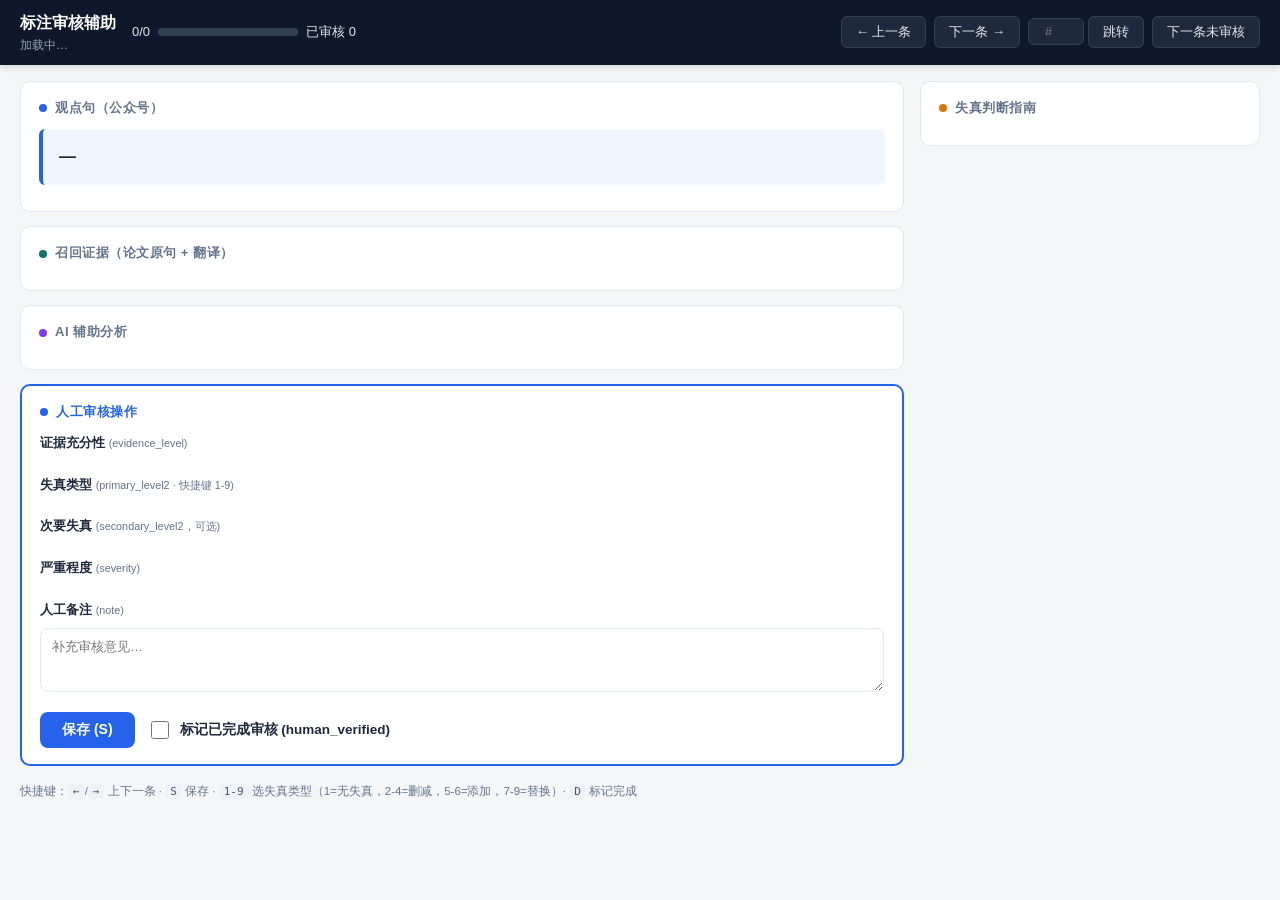
==== scripts/review_ui/index.html @ 738dc1eb "feat: retrieval sufficiency loop, P001 v2 drafts, and review frontend - arag-main: LLM sufficiency c" ====
<!DOCTYPE html>
<html lang="zh-CN">
<head>
<meta charset="UTF-8">
<meta name="viewport" content="width=device-width, initial-scale=1.0">
<title>标注审核辅助</title>
<style>
  :root {
    --bg: #f4f6f8;
    --card: #ffffff;
    --border: #e2e8f0;
    --text: #1e293b;
    --muted: #64748b;
    --primary: #2563eb;
    --primary-bg: #eff6ff;
    --good: #059669;
    --warn: #d97706;
    --danger: #dc2626;
    --omission: #ea580c;
    --omission-bg: #fff7ed;
    --addition: #059669;
    --addition-bg: #ecfdf5;
    --substitution: #7c3aed;
    --substitution-bg: #f5f3ff;
    --nodist: #64748b;
    --nodist-bg: #f1f5f9;
    --radius: 10px;
  }
  * { box-sizing: border-box; }
  body {
    margin: 0;
    font-family: -apple-system, "Segoe UI", "Microsoft YaHei", Roboto, sans-serif;
    background: var(--bg);
    color: var(--text);
    font-size: 14px;
    line-height: 1.6;
  }

  /* ---------- 顶部导航 ---------- */
  .topbar {
    position: sticky; top: 0; z-index: 100;
    background: #0f172a; color: #e2e8f0;
    padding: 10px 20px;
    display: flex; align-items: center; gap: 16px;
    flex-wrap: wrap;
    box-shadow: 0 2px 8px rgba(0,0,0,.15);
  }
  .topbar .title { font-size: 16px; font-weight: 600; color: #fff; }
  .topbar .subtitle { color: #94a3b8; font-size: 12px; }
  .progress { display: flex; align-items: center; gap: 8px; font-size: 13px; }
  .progress .bar { width: 140px; height: 8px; background: #334155; border-radius: 4px; overflow: hidden; }
  .progress .bar > i { display: block; height: 100%; background: #38bdf8; transition: width .2s; }
  .nav {
    margin-left: auto; display: flex; align-items: center; gap: 8px;
  }
  .nav button {
    background: #1e293b; color: #e2e8f0; border: 1px solid #334155;
    padding: 6px 14px; border-radius: 6px; cursor: pointer; font-size: 13px;
  }
  .nav button:hover { background: #334155; }
  .nav button:disabled { opacity: .4; cursor: not-allowed; }
  .nav .jump input {
    width: 56px; padding: 5px 8px; border-radius: 6px; border: 1px solid #334155;
    background: #1e293b; color: #fff; text-align: center; font-size: 13px;
  }
  .badge {
    display: inline-block; padding: 2px 9px; border-radius: 999px; font-size: 12px; font-weight: 600;
  }
  .badge.done { background: #065f46; color: #d1fae5; }
  .badge.todo { background: #7c2d12; color: #fed7aa; }

  /* ---------- 布局 ---------- */
  .layout { display: grid; grid-template-columns: 1fr 340px; gap: 16px; padding: 16px 20px; max-width: 1500px; margin: 0 auto; }
  @media (max-width: 1000px) { .layout { grid-template-columns: 1fr; } }

  .card {
    background: var(--card); border: 1px solid var(--border); border-radius: var(--radius);
    padding: 16px 18px; margin-bottom: 14px;
  }
  .card-title {
    font-size: 13px; font-weight: 700; color: var(--muted); text-transform: uppercase;
    letter-spacing: .04em; margin: 0 0 10px; display: flex; align-items: center; gap: 8px;
  }
  .card-title .dot { width: 8px; height: 8px; border-radius: 50%; background: var(--primary); }

  /* ---------- 观点句 ---------- */
  .claim-text {
    font-size: 17px; font-weight: 600; line-height: 1.7;
    background: var(--primary-bg); border-left: 4px solid var(--primary);
    padding: 14px 16px; border-radius: 6px;
  }
  .claim-meta { margin-top: 10px; font-size: 12px; color: var(--muted); }

  /* ---------- 证据句 ---------- */
  .ev-item { display: flex; gap: 12px; padding: 10px 12px; border-bottom: 1px solid #f1f5f9; }
  .ev-item:last-child { border-bottom: none; }
  .ev-item.top5 { background: #f8fafc; }
  .ev-rank {
    flex: 0 0 44px; height: 44px; display: flex; align-items: center; justify-content: center;
    background: #e2e8f0; color: #475569; border-radius: 8px; font-weight: 700; font-size: 15px;
  }
  .ev-item.top5 .ev-rank { background: var(--primary); color: #fff; }
  .ev-body { flex: 1; min-width: 0; }
  .ev-en { font-size: 13.5px; color: #334155; }
  .ev-zh { font-size: 13.5px; color: #0f766e; margin-top: 2px; }
  .ev-sid { flex: 0 0 auto; font-size: 11px; color: #94a3b8; font-variant-numeric: tabular-nums; padding-top: 2px; }
  .gold-hit { color: var(--good); font-weight: 700; }

  /* ---------- AI 分析 ---------- */
  .ai-grid { display: grid; grid-template-columns: 1fr 1fr; gap: 12px; }
  @media (max-width: 760px) { .ai-grid { grid-template-columns: 1fr; } }
  .ai-block { border: 1px solid #f1f5f9; border-radius: 8px; padding: 10px 12px; background: #fafbfc; }
  .ai-block .k { font-size: 12px; color: var(--muted); font-weight: 700; margin-bottom: 4px; }
  .ai-block .v { font-size: 13px; white-space: pre-wrap; word-break: break-word; }
  .ai-verdict { display: flex; flex-wrap: wrap; gap: 8px; margin-bottom: 10px; }
  .chip {
    display: inline-flex; align-items: center; gap: 5px; padding: 3px 10px; border-radius: 6px;
    font-size: 12.5px; font-weight: 600; border: 1px solid transparent;
  }
  .chip.el-With { background: #ecfdf5; color: #065f46; border-color: #a7f3d0; }
  .chip.el-Weak { background: #fffbeb; color: #92400e; border-color: #fde68a; }
  .chip.el-No { background: #fef2f2; color: #991b1b; border-color: #fecaca; }
  .chip.conf-high { background: #ecfdf5; color: #065f46; }
  .chip.conf-medium { background: #fffbeb; color: #92400e; }
  .chip.conf-low { background: #fef2f2; color: #991b1b; }
  .chip.review { background: #fff1f2; color: #be123c; }
  .chip.hint { background: #f5f3ff; color: #5b21b6; }

  .kdf { border-left: 3px solid var(--substitution); padding: 6px 10px; margin: 6px 0; background: #faf5ff; border-radius: 4px; }
  .kdf .t { font-size: 12px; font-weight: 700; color: #5b21b6; }
  .kdf .row { font-size: 12.5px; margin-top: 3px; }
  .kdf .lab { color: var(--muted); }

  /* ---------- 人工操作区 ---------- */
  .op-section { border: 2px solid var(--primary); border-radius: var(--radius); padding: 16px 18px; background: #fff; }
  .op-section .card-title { color: var(--primary); }
  .op-group { margin-bottom: 14px; }
  .op-label { font-size: 13px; font-weight: 700; margin-bottom: 7px; }
  .op-label small { color: var(--muted); font-weight: 400; }
  .label-row { display: flex; flex-wrap: wrap; gap: 7px; }
  .label-btn {
    padding: 7px 13px; border-radius: 8px; border: 1.5px solid var(--border);
    background: #fff; cursor: pointer; font-size: 13px; font-weight: 600; color: var(--text);
    transition: all .12s;
  }
  .label-btn:hover { border-color: var(--primary); }
  .label-btn.on { box-shadow: 0 0 0 2px currentColor inset; }
  .label-btn.nodist { color: var(--nodist); }
  .label-btn.nodist.on { background: var(--nodist-bg); border-color: var(--nodist); }
  .label-btn.lv-omission { color: var(--omission); }
  .label-btn.lv-omission.on { background: var(--omission-bg); border-color: var(--omission); }
  .label-btn.lv-addition { color: var(--addition); }
  .label-btn.lv-addition.on { background: var(--addition-bg); border-color: var(--addition); }
  .label-btn.lv-substitution { color: var(--substitution); }
  .label-btn.lv-substitution.on { background: var(--substitution-bg); border-color: var(--substitution); }

  .severity-row { display: flex; gap: 7px; flex-wrap: wrap; }
  .sev-btn {
    padding: 6px 15px; border-radius: 8px; border: 1.5px solid var(--border);
    background: #fff; cursor: pointer; font-size: 13px; font-weight: 600;
  }
  .sev-btn.on.sev-none { background: var(--nodist-bg); border-color: var(--nodist); }
  .sev-btn.on.sev-mild { background: #ecfdf5; border-color: var(--good); color: #065f46; }
  .sev-btn.on.sev-moderate { background: #fffbeb; border-color: var(--warn); color: #92400e; }
  .sev-btn.on.sev-severe { background: #fef2f2; border-color: var(--danger); color: #991b1b; }

  .note-area { width: 100%; min-height: 64px; border: 1.5px solid var(--border); border-radius: 8px; padding: 9px 11px; font-size: 13px; font-family: inherit; resize: vertical; }
  .note-area:focus { outline: none; border-color: var(--primary); }

  .op-actions { display: flex; align-items: center; gap: 12px; flex-wrap: wrap; }
  .btn-primary {
    background: var(--primary); color: #fff; border: none; padding: 9px 22px;
    border-radius: 8px; font-size: 14px; font-weight: 600; cursor: pointer;
  }
  .btn-primary:hover { background: #1d4ed8; }
  .btn-ghost {
    background: #fff; color: var(--text); border: 1.5px solid var(--border);
    padding: 8px 16px; border-radius: 8px; font-size: 13px; cursor: pointer;
  }
  .btn-ghost:hover { border-color: var(--primary); }
  .done-toggle { display: flex; align-items: center; gap: 8px; cursor: pointer; user-select: none; font-size: 13.5px; font-weight: 600; }
  .done-toggle input { width: 18px; height: 18px; cursor: pointer; accent-color: var(--good); }
  .save-status { font-size: 12.5px; color: var(--muted); }
  .save-status.ok { color: var(--good); }

  /* ---------- 右侧失真指南 ---------- */
  .side-col { position: sticky; top: 64px; align-self: start; max-height: calc(100vh - 80px); overflow-y: auto; }
  .guide-group { margin-bottom: 8px; }
  .guide-group-head {
    font-size: 12px; font-weight: 800; letter-spacing: .03em; padding: 4px 8px; border-radius: 5px; margin-bottom: 5px;
  }
  .guide-group-head.omission { background: var(--omission-bg); color: var(--omission); }
  .guide-group-head.addition { background: var(--addition-bg); color: var(--addition); }
  .guide-group-head.substitution { background: var(--substitution-bg); color: var(--substitution); }
  .guide-group-head.none { background: var(--nodist-bg); color: var(--nodist); }
  .guide-item {
    border: 1px solid #eef2f7; border-radius: 7px; padding: 7px 9px; margin-bottom: 5px; cursor: pointer;
    background: #fff; transition: border-color .12s;
  }
  .guide-item:hover { border-color: #cbd5e1; }
  .guide-item.sel { border-width: 2px; }
  .guide-item.sel.omission { border-color: var(--omission); }
  .guide-item.sel.addition { border-color: var(--addition); }
  .guide-item.sel.substitution { border-color: var(--substitution); }
  .guide-item.sel.none { border-color: var(--nodist); }
  .guide-item .g-head { display: flex; align-items: center; gap: 6px; }
  .guide-item .g-zh { font-size: 13px; font-weight: 700; }
  .guide-item .g-en { font-size: 11px; color: var(--muted); }
  .guide-item .g-slug { font-size: 10px; color: #cbd5e1; font-family: monospace; }
  .guide-item .g-def { font-size: 12px; color: #475569; margin-top: 5px; display: none; white-space: pre-wrap; }
  .guide-item.open .g-def { display: block; }
  .guide-item .g-hint { font-size: 10.5px; color: #94a3b8; margin-top: 2px; }

  .kbd { font-family: ui-monospace, monospace; font-size: 11px; background: #eef2f7; padding: 1px 5px; border-radius: 4px; color: #475569; }
  .footer-hint { font-size: 11.5px; color: var(--muted); padding: 0 20px 20px; max-width: 1500px; margin: 0 auto; }
</style>
</head>
<body>

<header class="topbar">
  <div>
    <div class="title">标注审核辅助</div>
    <div class="subtitle" id="subtitle">加载中…</div>
  </div>
  <div class="progress">
    <span id="posText">0/0</span>
    <span class="bar"><i id="barFill" style="width:0%"></i></span>
    <span id="doneText">已审核 0</span>
  </div>
  <div class="nav">
    <button id="prevBtn" title="上一页 (←)">← 上一条</button>
    <button id="nextBtn" title="下一页 (→)">下一条 →</button>
    <span class="jump">
      <input id="jumpInput" type="number" min="1" placeholder="#">
      <button id="jumpBtn">跳转</button>
    </span>
    <button id="nextTodoBtn" title="跳到下一条未审核">下一条未审核</button>
  </div>
</header>

<div class="layout">
  <!-- 左栏：主内容 -->
  <div class="main-col">

    <!-- 观点句 -->
    <div class="card">
      <div class="card-title"><span class="dot"></span>观点句（公众号）</div>
      <div class="claim-text" id="claimText">—</div>
      <div class="claim-meta" id="claimMeta"></div>
    </div>

    <!-- 召回证据 -->
    <div class="card">
      <div class="card-title"><span class="dot" style="background:#0f766e"></span>召回证据（论文原句 + 翻译）</div>
      <div id="evList"></div>
    </div>

    <!-- AI 辅助分析 -->
    <div class="card">
      <div class="card-title"><span class="dot" style="background:#7c3aed"></span>AI 辅助分析</div>
      <div id="aiContent"></div>
    </div>

    <!-- 人工操作 -->
    <div class="op-section">
      <div class="card-title"><span class="dot"></span>人工审核操作</div>

      <div class="op-group">
        <div class="op-label">证据充分性 <small>(evidence_level)</small></div>
        <div class="label-row" id="elRow"></div>
      </div>

      <div class="op-group">
        <div class="op-label">失真类型 <small>(primary_level2 · 快捷键 1-9)</small></div>
        <div class="label-row" id="primaryRow"></div>
      </div>

      <div class="op-group">
        <div class="op-label">次要失真 <small>(secondary_level2，可选)</small></div>
        <div class="label-row" id="secondaryRow"></div>
      </div>

      <div class="op-group">
        <div class="op-label">严重程度 <small>(severity)</small></div>
        <div class="severity-row" id="severityRow"></div>
      </div>

      <div class="op-group">
        <div class="op-label">人工备注 <small>(note)</small></div>
        <textarea class="note-area" id="noteArea" placeholder="补充审核意见…"></textarea>
      </div>

      <div class="op-actions">
        <button class="btn-primary" id="saveBtn">保存 (S)</button>
        <label class="done-toggle">
          <input type="checkbox" id="doneCheck">
          <span>标记已完成审核 (human_verified)</span>
        </label>
        <span class="save-status" id="saveStatus"></span>
      </div>
    </div>
  </div>

  <!-- 右栏：失真判断指南 -->
  <aside class="side-col">
    <div class="card" style="margin-bottom:10px">
      <div class="card-title"><span class="dot" style="background:#d97706"></span>失真判断指南</div>
      <div id="guideContent"></div>
    </div>
  </aside>
</div>

<div class="footer-hint">
  快捷键：<span class="kbd">←</span>/<span class="kbd">→</span> 上下一条 · <span class="kbd">S</span> 保存 ·
  <span class="kbd">1-9</span> 选失真类型（1=无失真，2-4=删减，5-6=添加，7-9=替换）·
  <span class="kbd">D</span> 标记完成
</div>

<script>
/* ================= 状态 ================= */
const state = {
  samples: [],
  taxonomy: null,
  results: {},          // {results: {sample_id: {...}}}
  index: 0,
  dirty: false,
  savedAt: null,
  // 当前操作区的选中值
  el: '',
  primary: '',
  secondary: '',
  severity: '',
  note: '',
  done: false,
};

const $ = id => document.getElementById(id);

/* ================= 数据加载 ================= */
async function load() {
  const res = await fetch('/api/data');
  const data = await res.json();
  state.samples = data.samples;
  state.taxonomy = data.taxonomy;
  state.results = data.results || {};

  // 默认定位到第一条未审核
  let start = 0;
  const results = state.results.results || {};
  for (let i = 0; i < state.samples.length; i++) {
    const sid = state.samples[i].sample_id;
    if (!results[sid] || !results[sid].human_verified) { start = i; break; }
  }
  state.index = start;

  $('subtitle').textContent = `${state.samples.length} 条样本`;
  buildGuide();
  buildSelectors();
  render();
}

/* ================= 失真指南 ================= */
function buildGuide() {
  const t = state.taxonomy;
  const lv1 = t.level1;
  const labels = t.labels;
  const groups = { omission: [], addition: [], substitution: [] };
  for (const [slug, info] of Object.entries(labels)) {
    groups[info.level1].push({ slug, ...info });
  }
  const order = [['omission', '信息删减 Omission', 'omission'],
                  ['addition', '信息添加 Addition', 'addition'],
                  ['substitution', '信息替换 Substitution', 'substitution']];

  let html = '';
  // 无失真
  html += `<div class="guide-group">
    <div class="guide-group-head none">无失真</div>
    <div class="guide-item none" data-slug="${t.no_distortion}" data-lv="none">
      <div class="g-head"><span class="g-zh">无失真</span><span class="g-en">no distortion</span></div>
      <div class="g-def">观点句相对论文含义准确，合理压缩/同义/术语通俗化不算失真。</div>
    </div>
  </div>`;
  for (const [key, title, cls] of order) {
    html += `<div class="guide-group"><div class="guide-group-head ${cls}">${title}</div>`;
    for (const g of groups[key]) {
      html += `<div class="guide-item ${cls}" data-slug="${g.slug}" data-lv="${cls}">
        <div class="g-head"><span class="g-zh">${g.zh}</span><span class="g-en">${g.en}</span></div>
        <div class="g-slug">${g.slug}</div>
        <div class="g-def">${escapeHtml(g.definition)}</div>
        <div class="g-hint">点击展开细则</div>
      </div>`;
    }
    html += `</div>`;
  }
  $('guideContent').innerHTML = html;

  // 点击展开 + 联动选择
  $('guideContent').querySelectorAll('.guide-item').forEach(el => {
    el.addEventListener('click', () => {
      const slug = el.dataset.slug;
      // 展开/收起
      el.classList.toggle('open');
      // 选中该类型作为 primary
      if (slug === state.taxonomy.no_distortion || state.taxonomy.labels[slug]) {
        setPrimary(slug);
      }
    });
  });
}

/* ================= 操作区选择器 ================= */
function buildSelectors() {
  const t = state.taxonomy;

  // evidence_level
  const elLabels = { With_Evidence: '有证据', Weak_Evidence: '证据弱', No_Evidence: '无证据' };
  $('elRow').innerHTML = t.evidence_levels.map(e =>
    `<button class="label-btn nodist" data-el="${e}">${e}</button>`).join('');

  // primary: 无失真 + 8 类（按 level1 顺序）
  const order = ['omission', 'addition', 'substitution'];
  let pri = `<button class="label-btn nodist" data-p="${t.no_distortion}">无失真</button>`;
  for (const lv of order) {
    for (const [slug, info] of Object.entries(t.labels)) {
      if (info.level1 === lv) pri += `<button class="label-btn lv-${lv}" data-p="${slug}" title="${escapeHtml(info.definition)}">${info.zh}</button>`;
    }
  }
  $('primaryRow').innerHTML = pri;

  // secondary: 无 + 8 类
  let sec = `<button class="label-btn nodist" data-s="">无</button>`;
  for (const [slug, info] of Object.entries(t.labels)) {
    sec += `<button class="label-btn lv-${info.level1}" data-s="${slug}">${info.zh}</button>`;
  }
  $('secondaryRow').innerHTML = sec;

  // severity
  const sevLabels = { none: '无', mild: '轻度', moderate: '中度', severe: '重度' };
  $('severityRow').innerHTML = t.severity.map(s =>
    `<button class="sev-btn sev-${s}" data-sev="${s}">${sevLabels[s] || s}</button>`).join('');

  // 事件绑定
  $('elRow').querySelectorAll('button').forEach(b => b.onclick = () => setEl(b.dataset.el));
  $('primaryRow').querySelectorAll('button').forEach(b => b.onclick = () => setPrimary(b.dataset.p));
  $('secondaryRow').querySelectorAll('button').forEach(b => b.onclick = () => setSecondary(b.dataset.s));
  $('severityRow').querySelectorAll('button').forEach(b => b.onclick = () => setSeverity(b.dataset.sev));
  $('noteArea').addEventListener('input', e => { state.note = e.target.value; state.dirty = true; });
  $('doneCheck').addEventListener('change', e => { state.done = e.target.checked; state.dirty = true; updateDoneBadge(); });
}

function setEl(v) { state.el = v; state.dirty = true; refreshOpUI(); }
function setPrimary(v) {
  state.primary = v; state.dirty = true;
  const t = state.taxonomy;
  if (v === t.no_distortion) {
    state.severity = state.severity || 'none';
  } else if (!state.severity || state.severity === 'none') {
    state.severity = 'moderate';
  }
  refreshOpUI();
}
function setSecondary(v) { state.secondary = v; state.dirty = true; refreshOpUI(); }
function setSeverity(v) { state.severity = v; state.dirty = true; refreshOpUI(); }

function refreshOpUI() {
  $('elRow').querySelectorAll('button').forEach(b => b.classList.toggle('on', b.dataset.el === state.el));
  $('primaryRow').querySelectorAll('button').forEach(b => b.classList.toggle('on', b.dataset.p === state.primary));
  $('secondaryRow').querySelectorAll('button').forEach(b => b.classList.toggle('on', b.dataset.s === state.secondary));
  $('severityRow').querySelectorAll('button').forEach(b => b.classList.toggle('on', b.dataset.sev === state.severity));
  // 联动指南高亮
  $('guideContent').querySelectorAll('.guide-item').forEach(el => {
    el.classList.toggle('sel', el.dataset.slug === state.primary);
  });
}

/* ================= 渲染当前样本 ================= */
function render() {
  const s = state.samples[state.index];
  if (!s) return;

  // 从 results 恢复人工值，否则用 AI 默认值
  const r = (state.results.results || {})[s.sample_id] || {};
  const gc = s.gold_classification;
  const aiPri = gc.primary_label?.level2 || '';
  state.el = r.evidence_level || gc.evidence_level || '';
  state.primary = r.primary_level2 || aiPri || '';
  state.secondary = r.secondary_level2 || (gc.secondary_label?.level2 || '');
  state.severity = r.severity || gc.severity || '';
  state.note = r.note || '';
  state.done = !!(r.human_verified !== undefined ? r.human_verified : s.human_verified);
  state.dirty = false;
  state.savedAt = null;

  // 顶部进度
  const n = state.samples.length;
  $('posText').textContent = `${state.index + 1}/${n}`;
  $('barFill').style.width = `${((state.index + 1) / n) * 100}%`;
  const doneCount = Object.values(state.results.results || {}).filter(x => x.human_verified).length;
  $('doneText').textContent = `已审核 ${doneCount}`;
  $('prevBtn').disabled = state.index === 0;
  $('nextBtn').disabled = state.index === n - 1;

  // 观点句
  $('claimText').textContent = s.claim_zh || '（无）';
  const gold = s.gold_retrieval;
  const metaParts = [`sample_id: ${s.sample_id}`];
  if (gold?.sentence_ids?.length) metaParts.push(`AI 金标句: ${gold.sentence_ids.join(', ')}`);
  if (s.human_note) metaParts.push(`人工备注: ${s.human_note}`);
  $('claimMeta').innerHTML = metaParts.map(escapeHtml).join(' &nbsp;·&nbsp; ');

  // 证据句
  renderEvidences(s);

  // AI 分析
  renderAI(s);

  // 操作区
  $('noteArea').value = state.note;
  $('doneCheck').checked = state.done;
  refreshOpUI();
  updateDoneBadge();
  $('saveStatus').textContent = '';
}

function renderEvidences(s) {
  const goldSet = new Set(s.gold_retrieval?.sentence_ids || []);
  const classifyIds = new Set((s.classify_evidences || []).map(e => e.sentence_id));
  const evs = s.review_evidences || [];
  if (!evs.length) { $('evList').innerHTML = '<div style="color:#94a3b8">（无召回证据）</div>'; return; }
  $('evList').innerHTML = evs.map(e => {
    const isTop5 = classifyIds.has(e.sentence_id);
    const isGold = goldSet.has(e.sentence_id);
    return `<div class="ev-item ${isTop5 ? 'top5' : ''}">
      <div class="ev-rank">${e.rank ?? ''}</div>
      <div class="ev-body">
        <div class="ev-en">${escapeHtml(e.text || '')}</div>
        <div class="ev-zh">${escapeHtml(e.text_zh || '')}</div>
      </div>
      <div class="ev-sid ${isGold ? 'gold-hit' : ''}">${isGold ? '★' : ''}id=${e.sentence_id}${isTop5 ? ' · top5' : ''}</div>
    </div>`;
  }).join('');
}

function renderAI(s) {
  const gc = s.gold_classification;
  const an = s.analysis;
  const lv = gc.evidence_level;
  const lvZh = { With_Evidence: '有证据', Weak_Evidence: '证据弱', No_Evidence: '无证据' }[lv] || lv;
  const priZh = (gc.primary_label?.level2 && state.taxonomy?.labels?.[gc.primary_label.level2]) ?
    state.taxonomy.labels[gc.primary_label.level2].zh : (gc.primary_label?.level2 || '—');
  const secZh = (gc.secondary_label?.level2 && state.taxonomy?.labels?.[gc.secondary_label.level2]) ?
    state.taxonomy.labels[gc.secondary_label.level2].zh : null;

  let html = `<div class="ai-verdict">
    <span class="chip el-${lv}">${lvZh || '—'}</span>
    ${gc.has_distortion === true ? `<span class="chip">失真类型：${escapeHtml(priZh)}</span>` : gc.has_distortion === false ? '<span class="chip">AI 判：无失真</span>' : ''}
    ${secZh ? `<span class="chip">次要：${escapeHtml(secZh)}</span>` : ''}
    ${gc.severity ? `<span class="chip">严重度：${escapeHtml(gc.severity)}</span>` : ''}
    ${an.ai_confidence ? `<span class="chip conf-${an.ai_confidence}">置信 ${escapeHtml(an.ai_confidence)}</span>` : ''}
    ${an.needs_manual_review ? '<span class="chip review">需人工复核</span>' : ''}
    ${an.unsupported_diagnosis?.verdict && an.unsupported_diagnosis.verdict !== 'not_applicable' ? `<span class="chip hint">诊断：${escapeHtml(an.unsupported_diagnosis.verdict)}</span>` : ''}
  </div>`;

  html += '<div class="ai-grid">';
  if (gc.reason) html += block('AI 一句结论 (reason)', gc.reason);
  if (an.evidence_judgement) html += block('证据判定 (evidence_judgement)', an.evidence_judgement);
  if (an.classification_reason) html += block('分类理由 (classification_reason)', an.classification_reason);
  if (an.manual_check_hints) html += block('人工核对提示 (manual_check_hints)', an.manual_check_hints);
  const ud = an.unsupported_diagnosis || {};
  if (ud.verdict && ud.verdict !== 'not_applicable') {
    let udText = `reasoning: ${ud.reasoning || ''}`;
    if (ud.suggested_keywords?.length) udText += `\n关键词: ${ud.suggested_keywords.join(', ')}`;
    if (ud.suggested_sentence_ranges) udText += `\n句范围: ${ud.suggested_sentence_ranges}`;
    html += block('未支持诊断 (unsupported_diagnosis)', udText);
  }
  const rr = an.rag_review || {};
  if (rr.top5_is_best !== null && rr.top5_is_best !== undefined) {
    let rrText = `top5_is_best: ${rr.top5_is_best}`;
    if (rr.better_in_review_pool?.length) rrText += `\n更优池内句: ${rr.better_in_review_pool.join(', ')}`;
    if (rr.notes) rrText += `\nnotes: ${rr.notes}`;
    html += block('RAG 复核 (rag_review)', rrText);
  }
  html += '</div>';

  // key_differences
  const kdf = an.key_differences || [];
  if (kdf.length) {
    html += '<div style="margin-top:10px"><div class="k" style="font-size:12px;color:var(--muted);font-weight:700">关键差异 (key_differences)</div>';
    for (const d of kdf) {
      const typeZh = state.taxonomy?.labels?.[d.type]?.zh || d.type;
      html += `<div class="kdf">
        <div class="t">${escapeHtml(typeZh || '')} <span style="font-weight:400;color:#94a3b8">(${escapeHtml(d.type || '')})</span></div>
        ${d.paper_expression ? `<div class="row"><span class="lab">论文：</span>${escapeHtml(d.paper_expression)}</div>` : ''}
        ${d.article_expression ? `<div class="row"><span class="lab">公众号：</span>${escapeHtml(d.article_expression)}</div>` : ''}
        ${d.description ? `<div class="row"><span class="lab">说明：</span>${escapeHtml(d.description)}</div>` : ''}
      </div>`;
    }
    html += '</div>';
  }
  $('aiContent').innerHTML = html;
}

function block(k, v) {
  return `<div class="ai-block"><div class="k">${escapeHtml(k)}</div><div class="v">${escapeHtml(v)}</div></div>`;
}

/* ================= 保存 ================= */
async function save() {
  const s = state.samples[state.index];
  if (!s) return;
  const payload = {
    sample_id: s.sample_id,
    human_verified: state.done,
    evidence_level: state.el,
    primary_level2: state.primary,
    secondary_level2: state.secondary,
    severity: state.severity,
    note: state.note,
  };
  const res = await fetch('/api/save', {
    method: 'POST',
    headers: { 'Content-Type': 'application/json' },
    body: JSON.stringify(payload),
  });
  const out = await res.json();
  if (out.ok) {
    state.results.results = state.results.results || {};
    state.results.results[s.sample_id] = out.record;
    state.dirty = false;
    state.savedAt = new Date();
    $('saveStatus').textContent = '已保存 ' + state.savedAt.toLocaleTimeString();
    $('saveStatus').classList.add('ok');
    updateDoneBadge();
    const doneCount = Object.values(state.results.results || {}).filter(x => x.human_verified).length;
    $('doneText').textContent = `已审核 ${doneCount}`;
  } else {
    $('saveStatus').textContent = '保存失败: ' + (out.error || '');
    $('saveStatus').classList.remove('ok');
  }
}

function updateDoneBadge() {
  const s = state.samples[state.index];
  if (!s) return;
  const badge = s.human_verified || state.done;
  $('doneText').textContent = '';
}

/* ================= 导航 ================= */
function go(index) {
  if (index < 0 || index >= state.samples.length) return;
  if (state.dirty) {
    if (!confirm('当前样本有未保存的修改，放弃修改并跳转？')) return;
  }
  state.index = index;
  render();
}
function next() { go(state.index + 1); }
function prev() { go(state.index - 1); }
function nextTodo() {
  const results = state.results.results || {};
  for (let i = state.index + 1; i < state.samples.length; i++) {
    const sid = state.samples[i].sample_id;
    if (!results[sid] || !results[sid].human_verified) { go(i); return; }
  }
  alert('后面没有未审核的样本了');
}

/* ================= 工具 ================= */
function escapeHtml(s) {
  return String(s ?? '').replace(/[&<>"']/g, c => ({'&':'&amp;','<':'&lt;','>':'&gt;','"':'&quot;',"'":'&#39;'}[c]));
}

/* ================= 事件绑定 ================= */
$('prevBtn').onclick = prev;
$('nextBtn').onclick = next;
$('nextTodoBtn').onclick = nextTodo;
$('saveBtn').onclick = save;
$('jumpBtn').onclick = () => {
  const v = parseInt($('jumpInput').value, 10);
  if (!isNaN(v)) go(v - 1);
};
$('jumpInput').addEventListener('keydown', e => { if (e.key === 'Enter') $('jumpBtn').click(); });

document.addEventListener('keydown', e => {
  if (e.target.tagName === 'TEXTAREA' || e.target.tagName === 'INPUT') return;
  if (e.key === 'ArrowRight') next();
  else if (e.key === 'ArrowLeft') prev();
  else if (e.key === 's' || e.key === 'S') save();
  else if (e.key === 'd' || e.key === 'D') { $('doneCheck').checked = !$('doneCheck').checked; $('doneCheck').dispatchEvent(new Event('change')); }
  else if (e.key >= '1' && e.key <= '9') {
    const t = state.taxonomy;
    const order = [t.no_distortion];
    for (const lv of ['omission','addition','substitution']) {
      for (const [slug, info] of Object.entries(t.labels)) if (info.level1 === lv) order.push(slug);
    }
    const idx = parseInt(e.key, 10) - 1;
    if (idx < order.length) setPrimary(order[idx]);
  }
});

load();
</script>
</body>
</html>
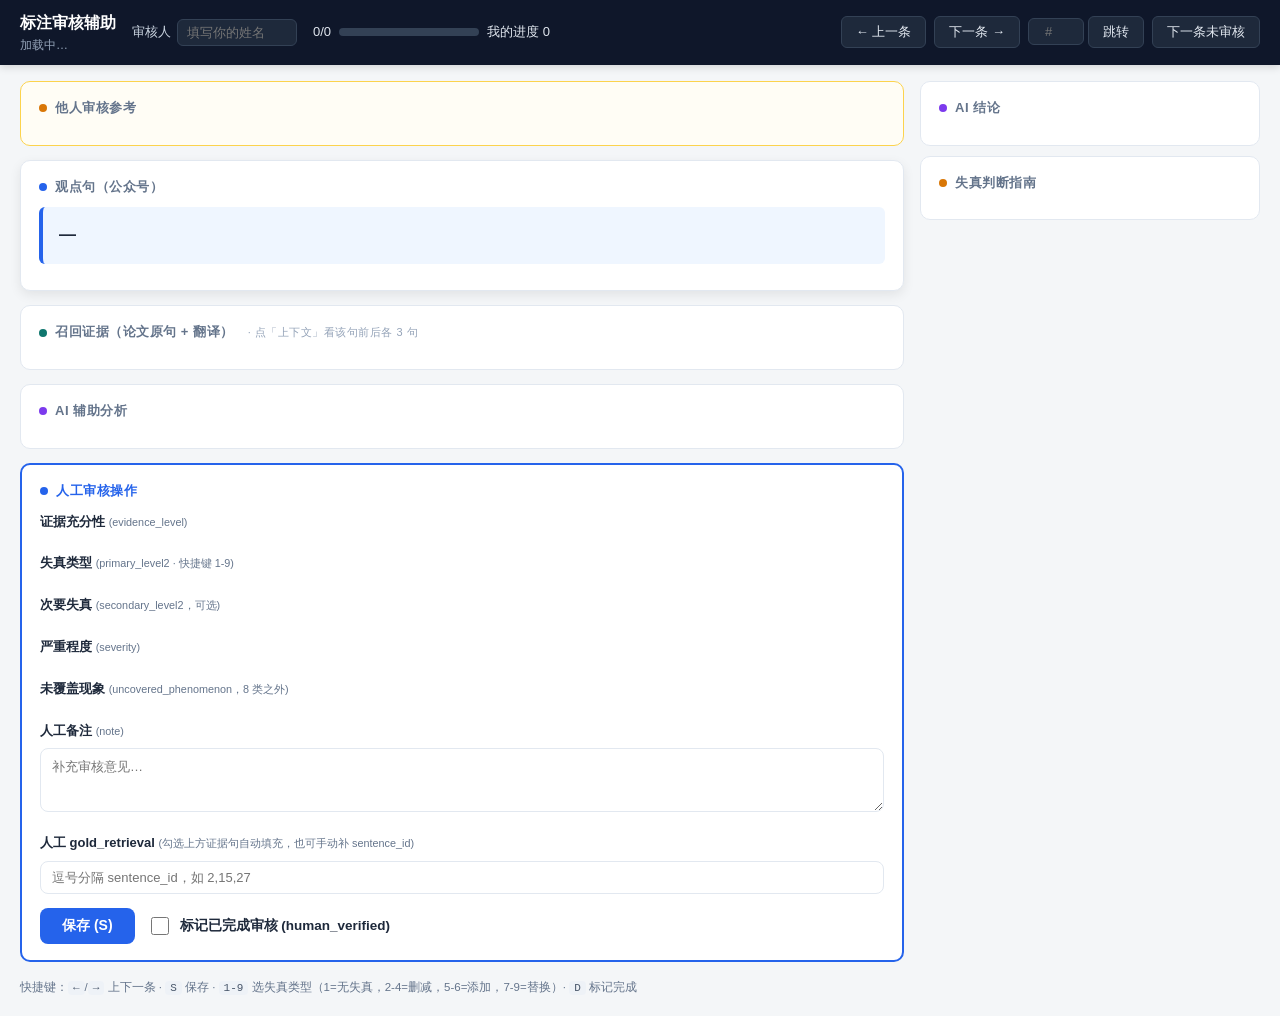
==== commit 03ddb492: "feat: self-contained review kit builder + launcher, refresh P001 draft and review UI - refactor revi" ====
--- a/scripts/review_ui/index.html
+++ b/scripts/review_ui/index.html
@@ -38,7 +38,6 @@
 
   /* ---------- 顶部导航 ---------- */
   .topbar {
-    position: sticky; top: 0; z-index: 100;
     background: #0f172a; color: #e2e8f0;
     padding: 10px 20px;
     display: flex; align-items: center; gap: 16px;
@@ -47,6 +46,12 @@
   }
   .topbar .title { font-size: 16px; font-weight: 600; color: #fff; }
   .topbar .subtitle { color: #94a3b8; font-size: 12px; }
+  .reviewer-box { display: flex; align-items: center; gap: 6px; font-size: 13px; color: #cbd5e1; }
+  .reviewer-box input {
+    width: 120px; padding: 5px 9px; border-radius: 6px; border: 1px solid #334155;
+    background: #1e293b; color: #fff; font-size: 13px;
+  }
+  .reviewer-box input:focus { outline: none; border-color: #38bdf8; }
   .progress { display: flex; align-items: center; gap: 8px; font-size: 13px; }
   .progress .bar { width: 140px; height: 8px; background: #334155; border-radius: 4px; overflow: hidden; }
   .progress .bar > i { display: block; height: 100%; background: #38bdf8; transition: width .2s; }
@@ -63,11 +68,6 @@
     width: 56px; padding: 5px 8px; border-radius: 6px; border: 1px solid #334155;
     background: #1e293b; color: #fff; text-align: center; font-size: 13px;
   }
-  .badge {
-    display: inline-block; padding: 2px 9px; border-radius: 999px; font-size: 12px; font-weight: 600;
-  }
-  .badge.done { background: #065f46; color: #d1fae5; }
-  .badge.todo { background: #7c2d12; color: #fed7aa; }
 
   /* ---------- 布局 ---------- */
   .layout { display: grid; grid-template-columns: 1fr 340px; gap: 16px; padding: 16px 20px; max-width: 1500px; margin: 0 auto; }
@@ -82,6 +82,24 @@
     letter-spacing: .04em; margin: 0 0 10px; display: flex; align-items: center; gap: 8px;
   }
   .card-title .dot { width: 8px; height: 8px; border-radius: 50%; background: var(--primary); }
+
+  /* ---------- 他人审核参考条 ---------- */
+  .ref-card { border-color: #fcd34d; background: #fffdf5; }
+  .ref-item {
+    border-left: 3px solid #d97706; background: #fffbeb; border-radius: 6px;
+    padding: 8px 11px; margin-bottom: 7px; font-size: 13px;
+  }
+  .ref-item:last-child { margin-bottom: 0; }
+  .ref-item .r-who { font-weight: 700; color: #92400e; }
+  .ref-item .r-tag {
+    display: inline-block; padding: 1px 8px; border-radius: 999px; background: #fef3c7;
+    color: #92400e; font-size: 12px; font-weight: 600; margin: 0 4px;
+  }
+  .ref-item .r-note { color: #57534e; margin-top: 3px; }
+  .ref-item .r-time { color: #a8a29e; font-size: 11px; margin-left: 6px; }
+  .ref-item.baseline { border-left-color: #64748b; background: #f1f5f9; }
+  .ref-item.baseline .r-who { color: #475569; }
+  .ref-empty { color: #94a3b8; font-size: 13px; }
 
   /* ---------- 观点句 ---------- */
   .claim-text {
@@ -90,6 +108,7 @@
     padding: 14px 16px; border-radius: 6px;
   }
   .claim-meta { margin-top: 10px; font-size: 12px; color: var(--muted); }
+  .claim-card { position: sticky; top: 0; z-index: 10; box-shadow: 0 4px 12px rgba(0,0,0,.08); }
 
   /* ---------- 证据句 ---------- */
   .ev-item { display: flex; gap: 12px; padding: 10px 12px; border-bottom: 1px solid #f1f5f9; }
@@ -105,6 +124,25 @@
   .ev-zh { font-size: 13.5px; color: #0f766e; margin-top: 2px; }
   .ev-sid { flex: 0 0 auto; font-size: 11px; color: #94a3b8; font-variant-numeric: tabular-nums; padding-top: 2px; }
   .gold-hit { color: var(--good); font-weight: 700; }
+  .ev-side { flex: 0 0 auto; display: flex; align-items: center; gap: 10px; }
+  .ev-check-box { display: flex; align-items: center; cursor: pointer; }
+  .ev-check-box input { width: 16px; height: 16px; cursor: pointer; accent-color: var(--good); }
+  .ev-check-box .ev-check-label { font-size: 11px; color: var(--muted); }
+
+  /* ---------- 证据句上下文（点击展开） ---------- */
+  .ev-ctx-btn {
+    flex: 0 0 auto; background: #f0fdfa; border: 1px solid #99f6e4; color: #0f766e;
+    border-radius: 6px; padding: 3px 10px; font-size: 11.5px; font-weight: 600; cursor: pointer; white-space: nowrap;
+  }
+  .ev-ctx-btn:hover { background: #ccfbf1; border-color: #5eead4; }
+  .ev-ctx {
+    margin-top: 8px; border-left: 3px solid #94a3b8; background: #f8fafc;
+    border-radius: 4px; padding: 8px 10px;
+  }
+  .ev-ctx-row { font-size: 12.5px; color: #475569; margin-bottom: 6px; line-height: 1.55; }
+  .ev-ctx-row:last-child { margin-bottom: 0; }
+  .ev-ctx-row.ctx-cur { color: #334155; }
+  .ev-ctx-lab { display: block; font-size: 10.5px; font-weight: 700; color: #94a3b8; margin-bottom: 1px; }
 
   /* ---------- AI 分析 ---------- */
   .ai-grid { display: grid; grid-template-columns: 1fr 1fr; gap: 12px; }
@@ -153,6 +191,8 @@
   .label-btn.lv-addition.on { background: var(--addition-bg); border-color: var(--addition); }
   .label-btn.lv-substitution { color: var(--substitution); }
   .label-btn.lv-substitution.on { background: var(--substitution-bg); border-color: var(--substitution); }
+  .label-btn.lv-unc { color: var(--warn); }
+  .label-btn.lv-unc.on { background: #fffbeb; border-color: var(--warn); }
 
   .severity-row { display: flex; gap: 7px; flex-wrap: wrap; }
   .sev-btn {
@@ -167,24 +207,23 @@
   .note-area { width: 100%; min-height: 64px; border: 1.5px solid var(--border); border-radius: 8px; padding: 9px 11px; font-size: 13px; font-family: inherit; resize: vertical; }
   .note-area:focus { outline: none; border-color: var(--primary); }
 
+  .gold-input { width: 100%; padding: 8px 11px; border: 1.5px solid var(--border); border-radius: 8px; font-size: 13px; font-family: inherit; }
+  .gold-input:focus { outline: none; border-color: var(--primary); }
+  .gold-hint { font-size: 12px; color: var(--muted); margin-top: 5px; }
+
   .op-actions { display: flex; align-items: center; gap: 12px; flex-wrap: wrap; }
   .btn-primary {
     background: var(--primary); color: #fff; border: none; padding: 9px 22px;
     border-radius: 8px; font-size: 14px; font-weight: 600; cursor: pointer;
   }
   .btn-primary:hover { background: #1d4ed8; }
-  .btn-ghost {
-    background: #fff; color: var(--text); border: 1.5px solid var(--border);
-    padding: 8px 16px; border-radius: 8px; font-size: 13px; cursor: pointer;
-  }
-  .btn-ghost:hover { border-color: var(--primary); }
   .done-toggle { display: flex; align-items: center; gap: 8px; cursor: pointer; user-select: none; font-size: 13.5px; font-weight: 600; }
   .done-toggle input { width: 18px; height: 18px; cursor: pointer; accent-color: var(--good); }
   .save-status { font-size: 12.5px; color: var(--muted); }
   .save-status.ok { color: var(--good); }
 
   /* ---------- 右侧失真指南 ---------- */
-  .side-col { position: sticky; top: 64px; align-self: start; max-height: calc(100vh - 80px); overflow-y: auto; }
+  .side-col { position: sticky; top: 12px; align-self: start; max-height: calc(100vh - 24px); overflow-y: auto; }
   .guide-group { margin-bottom: 8px; }
   .guide-group-head {
     font-size: 12px; font-weight: 800; letter-spacing: .03em; padding: 4px 8px; border-radius: 5px; margin-bottom: 5px;
@@ -203,6 +242,7 @@
   .guide-item.sel.addition { border-color: var(--addition); }
   .guide-item.sel.substitution { border-color: var(--substitution); }
   .guide-item.sel.none { border-color: var(--nodist); }
+  .guide-item.sel.unc { border-color: var(--warn); }
   .guide-item .g-head { display: flex; align-items: center; gap: 6px; }
   .guide-item .g-zh { font-size: 13px; font-weight: 700; }
   .guide-item .g-en { font-size: 11px; color: var(--muted); }
@@ -211,6 +251,39 @@
   .guide-item.open .g-def { display: block; }
   .guide-item .g-hint { font-size: 10.5px; color: #94a3b8; margin-top: 2px; }
 
+  /* 判断流程 */
+  .flow-item { border: 1px solid #eef2f7; border-radius: 7px; padding: 7px 9px; margin-bottom: 5px; background: #fff; }
+  .flow-step { font-size: 11px; font-weight: 800; color: var(--primary); }
+  .flow-q { font-size: 12.5px; font-weight: 700; margin-top: 2px; }
+  .flow-how { font-size: 11.5px; color: #475569; margin-top: 2px; }
+
+  /* 不可标注区 */
+  .nd-item { border: 1px solid #eef2f7; border-radius: 7px; padding: 7px 9px; margin-bottom: 5px; background: #fafbfc; }
+  .nd-name { font-size: 12.5px; font-weight: 700; color: #475569; }
+  .nd-row { font-size: 11.5px; margin-top: 3px; color: #334155; }
+  .nd-lab { color: var(--muted); font-size: 10.5px; }
+  .nd-why { font-size: 11px; color: #94a3b8; margin-top: 3px; }
+
+  /* 易混对照 */
+  .conf-item { border-left: 3px solid var(--warn); background: #fffbeb; border-radius: 6px; padding: 7px 9px; margin-bottom: 6px; }
+  .conf-pair { font-size: 12px; font-weight: 700; color: #92400e; }
+  .conf-rule { font-size: 11.5px; color: #57534e; margin-top: 3px; }
+
+  /* 正例 / 反例 */
+  .ex-block { margin-top: 6px; }
+  .ex-title { font-size: 11px; font-weight: 800; color: var(--muted); margin-bottom: 3px; }
+  .ex-item { border: 1px solid #eef2f7; border-radius: 6px; padding: 6px 8px; margin-bottom: 4px; background: #fff; }
+  .ex-row { font-size: 11.5px; color: #334155; margin-top: 2px; }
+  .ex-lab { color: var(--muted); font-size: 10.5px; }
+  .ex-why { font-size: 11px; color: #94a3b8; margin-top: 2px; }
+  .ex-block.pos .ex-title { color: var(--good); }
+  .ex-block.neg .ex-title { color: var(--danger); }
+
+  /* guide-item 内新增判据：默认隐藏，展开显示 */
+  .guide-item .g-judge, .guide-item .ex-block { display: none; }
+  .guide-item.open .g-judge, .guide-item.open .ex-block { display: block; }
+  .guide-item .g-judge { font-size: 12px; font-weight: 700; color: #5b21b6; margin-top: 5px; }
+
   .kbd { font-family: ui-monospace, monospace; font-size: 11px; background: #eef2f7; padding: 1px 5px; border-radius: 4px; color: #475569; }
   .footer-hint { font-size: 11.5px; color: var(--muted); padding: 0 20px 20px; max-width: 1500px; margin: 0 auto; }
 </style>
@@ -222,10 +295,14 @@
     <div class="title">标注审核辅助</div>
     <div class="subtitle" id="subtitle">加载中…</div>
   </div>
+  <label class="reviewer-box">
+    <span>审核人</span>
+    <input id="reviewerInput" placeholder="填写你的姓名">
+  </label>
   <div class="progress">
     <span id="posText">0/0</span>
     <span class="bar"><i id="barFill" style="width:0%"></i></span>
-    <span id="doneText">已审核 0</span>
+    <span id="doneText">我的进度 0</span>
   </div>
   <div class="nav">
     <button id="prevBtn" title="上一页 (←)">← 上一条</button>
@@ -242,8 +319,14 @@
   <!-- 左栏：主内容 -->
   <div class="main-col">
 
+    <!-- 他人审核参考 -->
+    <div class="card ref-card" id="refCard">
+      <div class="card-title"><span class="dot" style="background:#d97706"></span>他人审核参考</div>
+      <div id="refContent"></div>
+    </div>
+
     <!-- 观点句 -->
-    <div class="card">
+    <div class="card claim-card">
       <div class="card-title"><span class="dot"></span>观点句（公众号）</div>
       <div class="claim-text" id="claimText">—</div>
       <div class="claim-meta" id="claimMeta"></div>
@@ -251,7 +334,7 @@
 
     <!-- 召回证据 -->
     <div class="card">
-      <div class="card-title"><span class="dot" style="background:#0f766e"></span>召回证据（论文原句 + 翻译）</div>
+      <div class="card-title"><span class="dot" style="background:#0f766e"></span>召回证据（论文原句 + 翻译）<span style="font-weight:400;text-transform:none;color:#94a3b8;font-size:11px;margin-left:6px">· 点「上下文」看该句前后各 3 句</span></div>
       <div id="evList"></div>
     </div>
 
@@ -286,8 +369,19 @@
       </div>
 
       <div class="op-group">
+        <div class="op-label">未覆盖现象 <small>(uncovered_phenomenon，8 类之外)</small></div>
+        <div class="label-row" id="uncoveredRow"></div>
+      </div>
+
+      <div class="op-group">
         <div class="op-label">人工备注 <small>(note)</small></div>
         <textarea class="note-area" id="noteArea" placeholder="补充审核意见…"></textarea>
+      </div>
+
+      <div class="op-group">
+        <div class="op-label">人工 gold_retrieval <small>(勾选上方证据句自动填充，也可手动补 sentence_id)</small></div>
+        <input type="text" id="goldInput" class="gold-input" placeholder="逗号分隔 sentence_id，如 2,15,27">
+        <div class="gold-hint" id="goldHint"></div>
       </div>
 
       <div class="op-actions">
@@ -301,8 +395,12 @@
     </div>
   </div>
 
-  <!-- 右栏：失真判断指南 -->
+  <!-- 右栏：AI 结论 + 失真判断指南 -->
   <aside class="side-col">
+    <div class="card" style="margin-bottom:10px">
+      <div class="card-title"><span class="dot" style="background:#7c3aed"></span>AI 结论</div>
+      <div id="aiSideContent"></div>
+    </div>
     <div class="card" style="margin-bottom:10px">
       <div class="card-title"><span class="dot" style="background:#d97706"></span>失真判断指南</div>
       <div id="guideContent"></div>
@@ -317,24 +415,36 @@
 </div>
 
 <script>
+/* ================= 常量 ================= */
+const SEV_ZH = { none: '无', mild: '轻度', moderate: '中度', severe: '重度' };
+const UNC_ZH = { numerical_change: '数值改动', semantic_contradiction: '语义相反', other: '其他' };
+const EL_ZH = { With_Evidence: '有证据', Weak_Evidence: '证据弱', No_Evidence: '无证据' };
+const CTX_WINDOW = 3;   // 点击「上下文」时，前后各展开多少句
+
 /* ================= 状态 ================= */
 const state = {
   samples: [],
   taxonomy: null,
-  results: {},          // {results: {sample_id: {...}}}
+  meta: null,
+  humanReviews: {},   // {reviewer: {sample_id: record}}
+  reviewer: '',       // 当前审核人
   index: 0,
   dirty: false,
   savedAt: null,
   // 当前操作区的选中值
-  el: '',
-  primary: '',
-  secondary: '',
-  severity: '',
-  note: '',
-  done: false,
+  el: '', primary: '', secondary: '', severity: '', uncovered: '', note: '', done: false,
+  goldIds: [],   // 人工认定的 gold 证据句 id 列表
+  sentences: {}, // sentence_id -> 论文句表文本（用于展开上下文）
 };
 
 const $ = id => document.getElementById(id);
+
+function myRecords() { return state.humanReviews[state.reviewer] || {}; }
+function labelZh(slug) {
+  if (!slug) return '未选类型';
+  if (slug === state.taxonomy.no_distortion) return '无失真';
+  return state.taxonomy.labels[slug]?.zh || slug;
+}
 
 /* ================= 数据加载 ================= */
 async function load() {
@@ -342,38 +452,55 @@
   const data = await res.json();
   state.samples = data.samples;
   state.taxonomy = data.taxonomy;
-  state.results = data.results || {};
-
-  // 默认定位到第一条未审核
+  state.meta = data.meta;
+  state.humanReviews = data.human_reviews || {};
+  state.sentences = data.sentences || {};
+  state.reviewer = localStorage.getItem('reviewer_name') || '';
+  $('reviewerInput').value = state.reviewer;
+
+  $('subtitle').textContent = `${data.meta.file || ''} · ${state.samples.length} 条样本`;
+
+  buildGuide();
+  buildSelectors();
+
+  // 定位到当前审核人的第一条未审核
   let start = 0;
-  const results = state.results.results || {};
+  const mine = myRecords();
   for (let i = 0; i < state.samples.length; i++) {
     const sid = state.samples[i].sample_id;
-    if (!results[sid] || !results[sid].human_verified) { start = i; break; }
+    if (!mine[sid] || !mine[sid].human_verified) { start = i; break; }
   }
   state.index = start;
-
-  $('subtitle').textContent = `${state.samples.length} 条样本`;
-  buildGuide();
-  buildSelectors();
   render();
 }
 
 /* ================= 失真指南 ================= */
 function buildGuide() {
   const t = state.taxonomy;
-  const lv1 = t.level1;
+  const guide = t.guide || {};
   const labels = t.labels;
   const groups = { omission: [], addition: [], substitution: [] };
-  for (const [slug, info] of Object.entries(labels)) {
-    groups[info.level1].push({ slug, ...info });
-  }
+  for (const [slug, info] of Object.entries(labels)) groups[info.level1].push({ slug, ...info });
   const order = [['omission', '信息删减 Omission', 'omission'],
                   ['addition', '信息添加 Addition', 'addition'],
                   ['substitution', '信息替换 Substitution', 'substitution']];
 
   let html = '';
-  // 无失真
+
+  // 1) 判断流程（先看这个）
+  if (guide.judge_flow && guide.judge_flow.length) {
+    html += `<div class="guide-group"><div class="guide-group-head none">第一步 · 判断流程（先定证据级别，再定失真类型）</div>`;
+    for (const st of guide.judge_flow) {
+      html += `<div class="flow-item">
+        <div class="flow-step">${escapeHtml(st.step)}</div>
+        <div class="flow-q">${escapeHtml(st.q)}</div>
+        <div class="flow-how">${escapeHtml(st.how)}</div>
+      </div>`;
+    }
+    html += `</div>`;
+  }
+
+  // 2) 无失真
   html += `<div class="guide-group">
     <div class="guide-group-head none">无失真</div>
     <div class="guide-item none" data-slug="${t.no_distortion}" data-lv="none">
@@ -381,44 +508,95 @@
       <div class="g-def">观点句相对论文含义准确，合理压缩/同义/术语通俗化不算失真。</div>
     </div>
   </div>`;
+
+  // 3) 8 类失真（点击展开定义 + 正例 + 反例）
   for (const [key, title, cls] of order) {
     html += `<div class="guide-group"><div class="guide-group-head ${cls}">${title}</div>`;
     for (const g of groups[key]) {
+      const ex = (guide.examples && guide.examples[g.slug]) || {};
       html += `<div class="guide-item ${cls}" data-slug="${g.slug}" data-lv="${cls}">
         <div class="g-head"><span class="g-zh">${g.zh}</span><span class="g-en">${g.en}</span></div>
         <div class="g-slug">${g.slug}</div>
         <div class="g-def">${escapeHtml(g.definition)}</div>
+        ${ex.judge ? `<div class="g-judge">判断：${escapeHtml(ex.judge)}</div>` : ''}
+        ${renderExamples(ex.pos, '正例（算失真）', 'pos')}
+        ${renderExamples(ex.neg, '反例（不算）', 'neg')}
         <div class="g-hint">点击展开细则</div>
       </div>`;
     }
     html += `</div>`;
   }
+
+  // 4) 不可标注区
+  if (guide.no_distortion_guide && guide.no_distortion_guide.length) {
+    html += `<div class="guide-group"><div class="guide-group-head none">哪些情况不算失真（别误标）</div>`;
+    for (const n of guide.no_distortion_guide) {
+      html += `<div class="nd-item">
+        <div class="nd-name">${escapeHtml(n.name)}</div>
+        <div class="nd-row"><span class="nd-lab">论文</span> ${escapeHtml(n.p)}</div>
+        <div class="nd-row"><span class="nd-lab">公众号</span> ${escapeHtml(n.a)}</div>
+        ${n.why ? `<div class="nd-why">${escapeHtml(n.why)}</div>` : ''}
+      </div>`;
+    }
+    html += `</div>`;
+  }
+
+  // 5) 易混对照
+  if (guide.confusions && guide.confusions.length) {
+    html += `<div class="guide-group"><div class="guide-group-head none">易混对照（选不出来看这里）</div>`;
+    for (const c of guide.confusions) {
+      html += `<div class="conf-item">
+        <div class="conf-pair"><span>${escapeHtml(labelZh(c.a))}</span> vs <span>${escapeHtml(labelZh(c.b))}</span></div>
+        <div class="conf-rule">${escapeHtml(c.rule)}</div>
+      </div>`;
+    }
+    html += `</div>`;
+  }
+
+  // 6) 8 类之外的现象
+  html += `<div class="guide-group"><div class="guide-group-head none">8 类之外的现象</div>`;
+  for (const [k, def] of Object.entries(t.uncovered || {})) {
+    html += `<div class="guide-item none" data-unc="${k}">
+      <div class="g-head"><span class="g-zh">${UNC_ZH[k] || k}</span><span class="g-en">${k}</span></div>
+      <div class="g-def">${escapeHtml(def)}</div>
+      <div class="g-hint">点击展开细则</div>
+    </div>`;
+  }
+  html += `</div>`;
   $('guideContent').innerHTML = html;
 
-  // 点击展开 + 联动选择
   $('guideContent').querySelectorAll('.guide-item').forEach(el => {
     el.addEventListener('click', () => {
+      el.classList.toggle('open');
+      const unc = el.dataset.unc;
+      if (unc) { setUncovered(unc); return; }
       const slug = el.dataset.slug;
-      // 展开/收起
-      el.classList.toggle('open');
-      // 选中该类型作为 primary
-      if (slug === state.taxonomy.no_distortion || state.taxonomy.labels[slug]) {
-        setPrimary(slug);
-      }
+      if (slug === state.taxonomy.no_distortion || state.taxonomy.labels[slug]) setPrimary(slug);
     });
   });
+}
+
+function renderExamples(list, title, cls) {
+  if (!list || !list.length) return '';
+  let html = `<div class="ex-block ${cls}"><div class="ex-title">${title}</div>`;
+  for (const e of list) {
+    html += `<div class="ex-item">
+      <div class="ex-row"><span class="ex-lab">论文</span> ${escapeHtml(e.p)}</div>
+      <div class="ex-row"><span class="ex-lab">公众号</span> ${escapeHtml(e.a)}</div>
+      ${e.why ? `<div class="ex-why">${escapeHtml(e.why)}</div>` : ''}
+    </div>`;
+  }
+  html += `</div>`;
+  return html;
 }
 
 /* ================= 操作区选择器 ================= */
 function buildSelectors() {
   const t = state.taxonomy;
 
-  // evidence_level
-  const elLabels = { With_Evidence: '有证据', Weak_Evidence: '证据弱', No_Evidence: '无证据' };
   $('elRow').innerHTML = t.evidence_levels.map(e =>
     `<button class="label-btn nodist" data-el="${e}">${e}</button>`).join('');
 
-  // primary: 无失真 + 8 类（按 level1 顺序）
   const order = ['omission', 'addition', 'substitution'];
   let pri = `<button class="label-btn nodist" data-p="${t.no_distortion}">无失真</button>`;
   for (const lv of order) {
@@ -428,32 +606,39 @@
   }
   $('primaryRow').innerHTML = pri;
 
-  // secondary: 无 + 8 类
   let sec = `<button class="label-btn nodist" data-s="">无</button>`;
   for (const [slug, info] of Object.entries(t.labels)) {
     sec += `<button class="label-btn lv-${info.level1}" data-s="${slug}">${info.zh}</button>`;
   }
   $('secondaryRow').innerHTML = sec;
 
-  // severity
-  const sevLabels = { none: '无', mild: '轻度', moderate: '中度', severe: '重度' };
   $('severityRow').innerHTML = t.severity.map(s =>
-    `<button class="sev-btn sev-${s}" data-sev="${s}">${sevLabels[s] || s}</button>`).join('');
-
-  // 事件绑定
+    `<button class="sev-btn sev-${s}" data-sev="${s}">${SEV_ZH[s] || s}</button>`).join('');
+
+  let unc = `<button class="label-btn nodist" data-u="">无</button>`;
+  for (const [k, def] of Object.entries(t.uncovered || {})) {
+    unc += `<button class="label-btn lv-unc" data-u="${k}" title="${escapeHtml(def)}">${UNC_ZH[k] || k}</button>`;
+  }
+  $('uncoveredRow').innerHTML = unc;
+
   $('elRow').querySelectorAll('button').forEach(b => b.onclick = () => setEl(b.dataset.el));
   $('primaryRow').querySelectorAll('button').forEach(b => b.onclick = () => setPrimary(b.dataset.p));
   $('secondaryRow').querySelectorAll('button').forEach(b => b.onclick = () => setSecondary(b.dataset.s));
   $('severityRow').querySelectorAll('button').forEach(b => b.onclick = () => setSeverity(b.dataset.sev));
+  $('uncoveredRow').querySelectorAll('button').forEach(b => b.onclick = () => setUncovered(b.dataset.u));
   $('noteArea').addEventListener('input', e => { state.note = e.target.value; state.dirty = true; });
-  $('doneCheck').addEventListener('change', e => { state.done = e.target.checked; state.dirty = true; updateDoneBadge(); });
+  $('doneCheck').addEventListener('change', e => { state.done = e.target.checked; state.dirty = true; });
+  $('goldInput').addEventListener('input', onGoldInputChange);
+  $('reviewerInput').addEventListener('input', e => {
+    state.reviewer = e.target.value.trim();
+    localStorage.setItem('reviewer_name', state.reviewer);
+  });
 }
 
 function setEl(v) { state.el = v; state.dirty = true; refreshOpUI(); }
 function setPrimary(v) {
   state.primary = v; state.dirty = true;
-  const t = state.taxonomy;
-  if (v === t.no_distortion) {
+  if (v === state.taxonomy.no_distortion) {
     state.severity = state.severity || 'none';
   } else if (!state.severity || state.severity === 'none') {
     state.severity = 'moderate';
@@ -462,15 +647,46 @@
 }
 function setSecondary(v) { state.secondary = v; state.dirty = true; refreshOpUI(); }
 function setSeverity(v) { state.severity = v; state.dirty = true; refreshOpUI(); }
+function setUncovered(v) { state.uncovered = v; state.dirty = true; refreshOpUI(); }
 
 function refreshOpUI() {
   $('elRow').querySelectorAll('button').forEach(b => b.classList.toggle('on', b.dataset.el === state.el));
   $('primaryRow').querySelectorAll('button').forEach(b => b.classList.toggle('on', b.dataset.p === state.primary));
   $('secondaryRow').querySelectorAll('button').forEach(b => b.classList.toggle('on', b.dataset.s === state.secondary));
   $('severityRow').querySelectorAll('button').forEach(b => b.classList.toggle('on', b.dataset.sev === state.severity));
-  // 联动指南高亮
+  $('uncoveredRow').querySelectorAll('button').forEach(b => b.classList.toggle('on', b.dataset.u === state.uncovered));
   $('guideContent').querySelectorAll('.guide-item').forEach(el => {
-    el.classList.toggle('sel', el.dataset.slug === state.primary);
+    el.classList.toggle('sel', el.dataset.slug === state.primary || (el.dataset.unc && el.dataset.unc === state.uncovered));
+  });
+}
+
+/* ================= 人工 gold 勾选/输入双向同步 ================= */
+function onEvCheckChange(e) {
+  const sid = parseInt(e.target.dataset.sid, 10);
+  if (e.target.checked) {
+    if (!state.goldIds.includes(sid)) state.goldIds.push(sid);
+  } else {
+    state.goldIds = state.goldIds.filter(x => x !== sid);
+  }
+  state.goldIds.sort((a, b) => a - b);
+  syncGoldInput();
+  state.dirty = true;
+}
+function onGoldInputChange(e) {
+  const ids = e.target.value.split(/[,，、\s]+/)
+    .map(s => s.trim()).filter(Boolean)
+    .map(Number).filter(n => !isNaN(n));
+  state.goldIds = [...new Set(ids)].sort((a, b) => a - b);
+  syncEvChecks();
+  state.dirty = true;
+}
+function syncGoldInput() {
+  $('goldInput').value = state.goldIds.join(', ');
+}
+function syncEvChecks() {
+  document.querySelectorAll('.ev-check').forEach(cb => {
+    const sid = parseInt(cb.dataset.sid, 10);
+    cb.checked = state.goldIds.includes(sid);
   });
 }
 
@@ -479,16 +695,19 @@
   const s = state.samples[state.index];
   if (!s) return;
 
-  // 从 results 恢复人工值，否则用 AI 默认值
-  const r = (state.results.results || {})[s.sample_id] || {};
+  // 恢复值：优先当前审核人自己的记录，否则 AI 默认值
+  const mine = myRecords();
+  const r = mine[s.sample_id] || {};
   const gc = s.gold_classification;
   const aiPri = gc.primary_label?.level2 || '';
   state.el = r.evidence_level || gc.evidence_level || '';
   state.primary = r.primary_level2 || aiPri || '';
   state.secondary = r.secondary_level2 || (gc.secondary_label?.level2 || '');
   state.severity = r.severity || gc.severity || '';
+  state.uncovered = r.uncovered_phenomenon || gc.uncovered_phenomenon || '';
   state.note = r.note || '';
   state.done = !!(r.human_verified !== undefined ? r.human_verified : s.human_verified);
+  state.goldIds = r.gold_sentence_ids ? r.gold_sentence_ids.slice() : (s.gold_retrieval?.sentence_ids || []).slice();
   state.dirty = false;
   state.savedAt = null;
 
@@ -496,31 +715,80 @@
   const n = state.samples.length;
   $('posText').textContent = `${state.index + 1}/${n}`;
   $('barFill').style.width = `${((state.index + 1) / n) * 100}%`;
-  const doneCount = Object.values(state.results.results || {}).filter(x => x.human_verified).length;
-  $('doneText').textContent = `已审核 ${doneCount}`;
+  const doneCount = Object.values(mine).filter(x => x.human_verified).length;
+  $('doneText').textContent = `我的进度 ${doneCount}`;
   $('prevBtn').disabled = state.index === 0;
   $('nextBtn').disabled = state.index === n - 1;
+
+  // 参考条
+  renderRefs(s);
 
   // 观点句
   $('claimText').textContent = s.claim_zh || '（无）';
   const gold = s.gold_retrieval;
   const metaParts = [`sample_id: ${s.sample_id}`];
   if (gold?.sentence_ids?.length) metaParts.push(`AI 金标句: ${gold.sentence_ids.join(', ')}`);
-  if (s.human_note) metaParts.push(`人工备注: ${s.human_note}`);
+  if (s.human_note) metaParts.push(`基线人工备注: ${s.human_note}`);
   $('claimMeta').innerHTML = metaParts.map(escapeHtml).join(' &nbsp;·&nbsp; ');
 
-  // 证据句
   renderEvidences(s);
-
-  // AI 分析
   renderAI(s);
-
-  // 操作区
+  renderAISide(s);
+
+  const aiGoldIds = s.gold_retrieval?.sentence_ids || [];
+  $('goldHint').textContent = aiGoldIds.length ? `AI 金标句：${aiGoldIds.join(', ')}（供参考，可增删）` : 'AI 无金标句';
+  syncGoldInput();
+
   $('noteArea').value = state.note;
   $('doneCheck').checked = state.done;
   refreshOpUI();
-  updateDoneBadge();
   $('saveStatus').textContent = '';
+}
+
+function renderRefs(s) {
+  const items = [];
+  for (const [rv, recs] of Object.entries(state.humanReviews)) {
+    if (rv === state.reviewer) continue;
+    const rec = recs[s.sample_id];
+    if (rec) items.push({ kind: 'review', who: rv, rec });
+  }
+  if (s.human_verified) items.push({ kind: 'baseline' });
+  if (!items.length) {
+    $('refContent').innerHTML = '<div class="ref-empty">暂无他人审核，你是第一位审核人。</div>';
+    return;
+  }
+  $('refContent').innerHTML = items.map(it => {
+    if (it.kind === 'baseline') {
+      return `<div class="ref-item baseline"><span class="r-who">基线人工（已审）</span>${s.human_note ? `<div class="r-note">${escapeHtml(s.human_note)}</div>` : ''}</div>`;
+    }
+    const rec = it.rec;
+    const tags = [];
+    if (rec.human_verified) tags.push('<span class="r-tag">已审核</span>');
+    else tags.push('<span class="r-tag">未完成草稿</span>');
+    if (rec.primary_level2) tags.push(`<span class="r-tag">${escapeHtml(labelZh(rec.primary_level2))}</span>`);
+    if (rec.severity && rec.severity !== 'none') tags.push(`<span class="r-tag">${escapeHtml(SEV_ZH[rec.severity] || rec.severity)}</span>`);
+    if (rec.uncovered_phenomenon) tags.push(`<span class="r-tag">未覆盖:${escapeHtml(UNC_ZH[rec.uncovered_phenomenon] || rec.uncovered_phenomenon)}</span>`);
+    if (rec.gold_sentence_ids?.length) tags.push(`<span class="r-tag">gold:[${rec.gold_sentence_ids.join(',')}]</span>`);
+    return `<div class="ref-item">
+      <div><span class="r-who">${escapeHtml(it.who)}</span>${tags.join('')}${rec.updated_at ? `<span class="r-time">${escapeHtml(rec.updated_at)}</span>` : ''}</div>
+      ${rec.note ? `<div class="r-note">意见：${escapeHtml(rec.note)}</div>` : ''}
+    </div>`;
+  }).join('');
+}
+
+function ctxSentences(sid) {
+  // 返回该句的上下文：前 CTX_WINDOW 句 / 本句 / 后 CTX_WINDOW 句（来自论文句表）
+  const n = Number(sid);
+  if (!Number.isFinite(n)) return [];
+  const map = state.sentences || {};
+  const rows = [];
+  for (let d = -CTX_WINDOW; d <= CTX_WINDOW; d++) {
+    const k = String(n + d);
+    if (map[k] === undefined || map[k] === '') continue;
+    const dir = d < 0 ? `上 ${-d} 句` : d > 0 ? `下 ${d} 句` : '本句';
+    rows.push({ sid: n + d, text: map[k], dir });
+  }
+  return rows;
 }
 
 function renderEvidences(s) {
@@ -531,26 +799,50 @@
   $('evList').innerHTML = evs.map(e => {
     const isTop5 = classifyIds.has(e.sentence_id);
     const isGold = goldSet.has(e.sentence_id);
+    const checked = state.goldIds.includes(e.sentence_id) ? 'checked' : '';
+    const ctx = ctxSentences(e.sentence_id);
+    const hasCtx = ctx.some(c => c.dir !== '本句');
+    const ctxBlock = hasCtx ? `<div class="ev-ctx" data-ctx="${e.sentence_id}" hidden>
+        ${ctx.map(c => `<div class="ev-ctx-row ${c.dir === '本句' ? 'ctx-cur' : ''}">
+          <span class="ev-ctx-lab">${c.dir} · id=${c.sid}</span>${escapeHtml(c.text)}
+        </div>`).join('')}
+      </div>` : '';
+    const ctxBtn = hasCtx ? `<button class="ev-ctx-btn" data-cid="${e.sentence_id}" title="展开该句在论文中的前后各 ${CTX_WINDOW} 句">上下文 ▾</button>` : '';
     return `<div class="ev-item ${isTop5 ? 'top5' : ''}">
       <div class="ev-rank">${e.rank ?? ''}</div>
       <div class="ev-body">
         <div class="ev-en">${escapeHtml(e.text || '')}</div>
         <div class="ev-zh">${escapeHtml(e.text_zh || '')}</div>
+        ${ctxBlock}
       </div>
-      <div class="ev-sid ${isGold ? 'gold-hit' : ''}">${isGold ? '★' : ''}id=${e.sentence_id}${isTop5 ? ' · top5' : ''}</div>
+      <div class="ev-side">
+        <label class="ev-check-box" title="勾选 = 该句应进人工 gold">
+          <input type="checkbox" class="ev-check" data-sid="${e.sentence_id}" ${checked}>
+          <span class="ev-check-label">gold</span>
+        </label>
+        ${ctxBtn}
+        <div class="ev-sid ${isGold ? 'gold-hit' : ''}">${isGold ? '★' : ''}id=${e.sentence_id}${isTop5 ? ' · top5' : ''}</div>
+      </div>
     </div>`;
   }).join('');
+  $('evList').querySelectorAll('.ev-check').forEach(cb => cb.addEventListener('change', onEvCheckChange));
+  $('evList').querySelectorAll('.ev-ctx-btn').forEach(b => b.addEventListener('click', () => {
+    const cid = b.dataset.cid;
+    const blk = $('evList').querySelector(`.ev-ctx[data-ctx="${cid}"]`);
+    if (!blk) return;
+    const show = blk.hidden;
+    blk.hidden = !show;
+    b.textContent = show ? '收起 ▴' : '上下文 ▾';
+  }));
 }
 
 function renderAI(s) {
   const gc = s.gold_classification;
   const an = s.analysis;
   const lv = gc.evidence_level;
-  const lvZh = { With_Evidence: '有证据', Weak_Evidence: '证据弱', No_Evidence: '无证据' }[lv] || lv;
-  const priZh = (gc.primary_label?.level2 && state.taxonomy?.labels?.[gc.primary_label.level2]) ?
-    state.taxonomy.labels[gc.primary_label.level2].zh : (gc.primary_label?.level2 || '—');
-  const secZh = (gc.secondary_label?.level2 && state.taxonomy?.labels?.[gc.secondary_label.level2]) ?
-    state.taxonomy.labels[gc.secondary_label.level2].zh : null;
+  const lvZh = EL_ZH[lv] || lv;
+  const priZh = labelZh(gc.primary_label?.level2);
+  const secZh = gc.secondary_label?.level2 ? labelZh(gc.secondary_label.level2) : null;
 
   let html = `<div class="ai-verdict">
     <span class="chip el-${lv}">${lvZh || '—'}</span>
@@ -563,10 +855,8 @@
   </div>`;
 
   html += '<div class="ai-grid">';
-  if (gc.reason) html += block('AI 一句结论 (reason)', gc.reason);
   if (an.evidence_judgement) html += block('证据判定 (evidence_judgement)', an.evidence_judgement);
   if (an.classification_reason) html += block('分类理由 (classification_reason)', an.classification_reason);
-  if (an.manual_check_hints) html += block('人工核对提示 (manual_check_hints)', an.manual_check_hints);
   const ud = an.unsupported_diagnosis || {};
   if (ud.verdict && ud.verdict !== 'not_applicable') {
     let udText = `reasoning: ${ud.reasoning || ''}`;
@@ -583,12 +873,11 @@
   }
   html += '</div>';
 
-  // key_differences
   const kdf = an.key_differences || [];
   if (kdf.length) {
     html += '<div style="margin-top:10px"><div class="k" style="font-size:12px;color:var(--muted);font-weight:700">关键差异 (key_differences)</div>';
     for (const d of kdf) {
-      const typeZh = state.taxonomy?.labels?.[d.type]?.zh || d.type;
+      const typeZh = labelZh(d.type);
       html += `<div class="kdf">
         <div class="t">${escapeHtml(typeZh || '')} <span style="font-weight:400;color:#94a3b8">(${escapeHtml(d.type || '')})</span></div>
         ${d.paper_expression ? `<div class="row"><span class="lab">论文：</span>${escapeHtml(d.paper_expression)}</div>` : ''}
@@ -601,6 +890,16 @@
   $('aiContent').innerHTML = html;
 }
 
+function renderAISide(s) {
+  const gc = s.gold_classification;
+  const an = s.analysis;
+  let html = '';
+  if (gc.reason) html += block('AI 一句结论 (reason)', gc.reason);
+  if (an.manual_check_hints) html += block('人工核对提示 (manual_check_hints)', an.manual_check_hints);
+  if (!html) html = '<div style="color:#94a3b8;font-size:13px">（无）</div>';
+  $('aiSideContent').innerHTML = html;
+}
+
 function block(k, v) {
   return `<div class="ai-block"><div class="k">${escapeHtml(k)}</div><div class="v">${escapeHtml(v)}</div></div>`;
 }
@@ -609,14 +908,22 @@
 async function save() {
   const s = state.samples[state.index];
   if (!s) return;
+  if (!state.reviewer) {
+    alert('请先在上方填写审核人姓名');
+    $('reviewerInput').focus();
+    return;
+  }
   const payload = {
+    reviewer: state.reviewer,
     sample_id: s.sample_id,
     human_verified: state.done,
     evidence_level: state.el,
     primary_level2: state.primary,
     secondary_level2: state.secondary,
     severity: state.severity,
+    uncovered_phenomenon: state.uncovered,
     note: state.note,
+    gold_sentence_ids: state.goldIds,
   };
   const res = await fetch('/api/save', {
     method: 'POST',
@@ -625,26 +932,19 @@
   });
   const out = await res.json();
   if (out.ok) {
-    state.results.results = state.results.results || {};
-    state.results.results[s.sample_id] = out.record;
+    state.humanReviews[state.reviewer] = state.humanReviews[state.reviewer] || {};
+    state.humanReviews[state.reviewer][s.sample_id] = out.record;
     state.dirty = false;
     state.savedAt = new Date();
     $('saveStatus').textContent = '已保存 ' + state.savedAt.toLocaleTimeString();
     $('saveStatus').classList.add('ok');
-    updateDoneBadge();
-    const doneCount = Object.values(state.results.results || {}).filter(x => x.human_verified).length;
-    $('doneText').textContent = `已审核 ${doneCount}`;
+    renderRefs(s);
+    const doneCount = Object.values(myRecords()).filter(x => x.human_verified).length;
+    $('doneText').textContent = `我的进度 ${doneCount}`;
   } else {
     $('saveStatus').textContent = '保存失败: ' + (out.error || '');
     $('saveStatus').classList.remove('ok');
   }
-}
-
-function updateDoneBadge() {
-  const s = state.samples[state.index];
-  if (!s) return;
-  const badge = s.human_verified || state.done;
-  $('doneText').textContent = '';
 }
 
 /* ================= 导航 ================= */
@@ -659,12 +959,12 @@
 function next() { go(state.index + 1); }
 function prev() { go(state.index - 1); }
 function nextTodo() {
-  const results = state.results.results || {};
+  const mine = myRecords();
   for (let i = state.index + 1; i < state.samples.length; i++) {
     const sid = state.samples[i].sample_id;
-    if (!results[sid] || !results[sid].human_verified) { go(i); return; }
-  }
-  alert('后面没有未审核的样本了');
+    if (!mine[sid] || !mine[sid].human_verified) { go(i); return; }
+  }
+  alert('后面没有你未审核的样本了');
 }
 
 /* ================= 工具 ================= */
